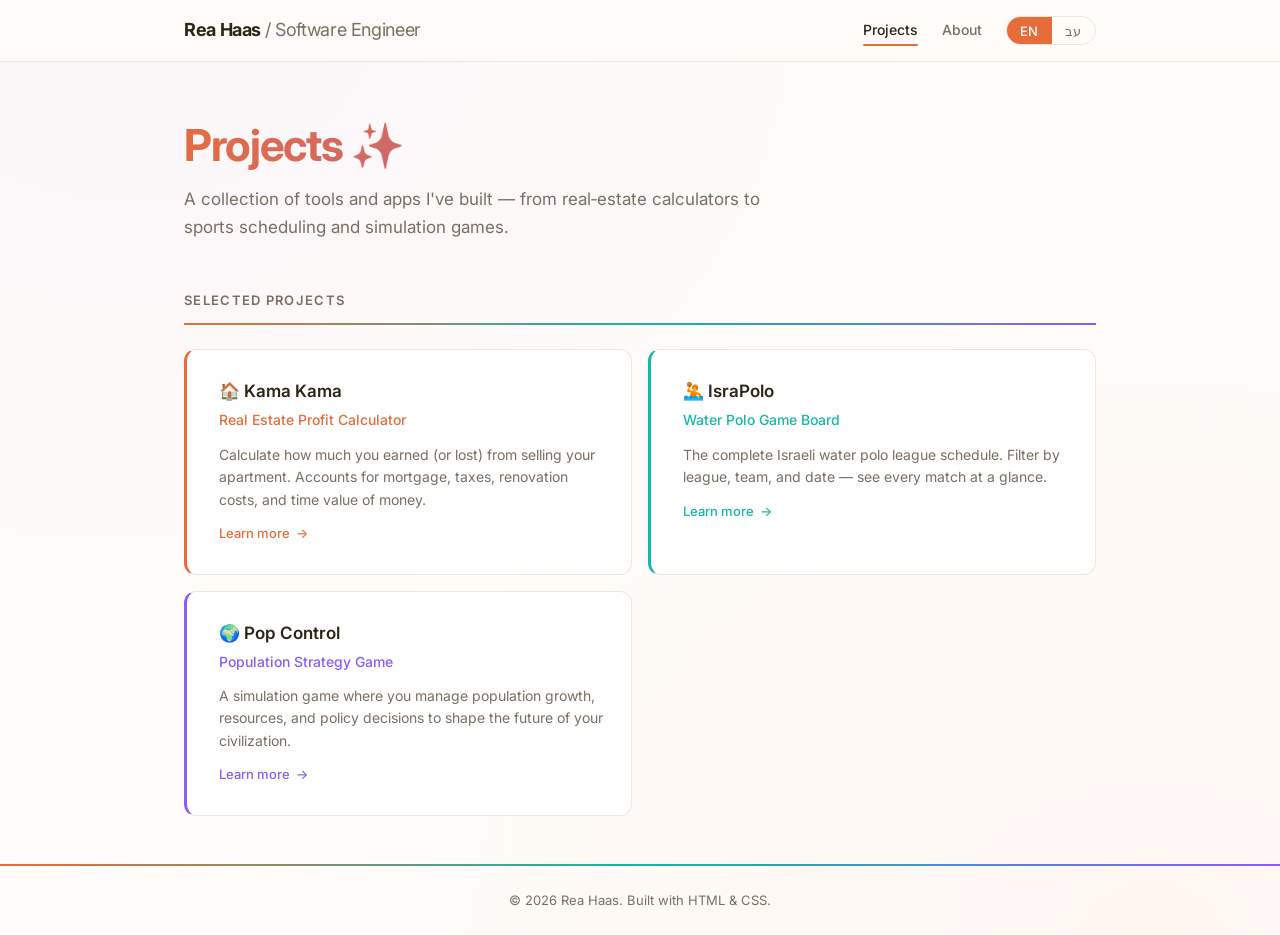
==== index.html @ 33c9db4f "feat: initial personal website with multi-page structure - Home page with project cards (Kama Kama, " ====
<!DOCTYPE html>
<html lang="en" dir="ltr" data-lang="en">
<head>
  <meta charset="UTF-8" />
  <meta name="viewport" content="width=device-width, initial-scale=1.0" />
  <title>Rea Haas — Software Engineer</title>
  <meta name="description" content="Rea Haas — Software Engineer. Projects and portfolio." />
  <link rel="preconnect" href="https://fonts.googleapis.com" />
  <link rel="preconnect" href="https://fonts.gstatic.com" crossorigin />
  <link href="https://fonts.googleapis.com/css2?family=Inter:wght@400;500;600;700&family=Rubik:wght@400;500;600;700&display=swap" rel="stylesheet" />
  <link rel="stylesheet" href="/style.css" />
</head>
<body data-page="projects">

  <!-- ===== Main ===== -->
  <main>

    <!-- Hero -->
    <section class="hero">
      <h1 lang="en">Projects ✨</h1>
      <h1 lang="he">פרויקטים ✨</h1>
      <p class="bio" lang="en">
        A collection of tools and apps I've built — from real‑estate calculators
        to sports scheduling and simulation games.
      </p>
      <p class="bio" lang="he">
        אוסף כלים ואפליקציות שבניתי — ממחשבוני נדל״ן,
        דרך לוחות זמנים לספורט ועד משחקי סימולציה.
      </p>
    </section>

    <!-- Projects -->
    <h2 class="section-title" lang="en">Selected Projects</h2>
    <h2 class="section-title" lang="he">פרויקטים נבחרים</h2>

    <div class="projects-grid">

      <!-- Project 1 -->
      <a class="project-card" href="/projects/kamakama/">
        <div class="project-name" lang="en">🏠 Kama Kama</div>
        <div class="project-name" lang="he">🏠 כמה כמה</div>
        <div class="project-subtitle" lang="en">Real Estate Profit Calculator</div>
        <div class="project-subtitle" lang="he">מחשבון רווחי נדל״ן</div>
        <p class="project-desc" lang="en">
          Calculate how much you earned (or lost) from selling your apartment.
          Accounts for mortgage, taxes, renovation costs, and time value of money.
        </p>
        <p class="project-desc" lang="he">
          חשבו כמה הרווחתם (או הפסדתם) ממכירת הדירה.
          כולל חישובי משכנתא, מיסים, עלויות שיפוץ וערך הזמן של הכסף.
        </p>
        <span class="project-link" lang="en">Learn more <span class="arrow">→</span></span>
        <span class="project-link" lang="he">למידע נוסף <span class="arrow">←</span></span>
      </a>

      <!-- Project 2 -->
      <a class="project-card" href="/projects/israpolo/">
        <div class="project-name" lang="en">🤽 IsraPolo</div>
        <div class="project-name" lang="he">🤽 ישראפולו</div>
        <div class="project-subtitle" lang="en">Water Polo Game Board</div>
        <div class="project-subtitle" lang="he">לוח משחקי כדורמים</div>
        <p class="project-desc" lang="en">
          The complete Israeli water polo league schedule. Filter by league,
          team, and date — see every match at a glance.
        </p>
        <p class="project-desc" lang="he">
          לוח הזמנים המלא של ליגת כדורמים בישראל.
          סינון לפי ליגה, קבוצה ותאריך — כל המשחקים במבט אחד.
        </p>
        <span class="project-link" lang="en">Learn more <span class="arrow">→</span></span>
        <span class="project-link" lang="he">למידע נוסף <span class="arrow">←</span></span>
      </a>

      <!-- Project 3 -->
      <a class="project-card" href="/projects/popcontrol/">
        <div class="project-name" lang="en">🌍 Pop Control</div>
        <div class="project-name" lang="he">🌍 פופ קונטרול</div>
        <div class="project-subtitle" lang="en">Population Strategy Game</div>
        <div class="project-subtitle" lang="he">משחק אסטרטגיית אוכלוסיה</div>
        <p class="project-desc" lang="en">
          A simulation game where you manage population growth, resources,
          and policy decisions to shape the future of your civilization.
        </p>
        <p class="project-desc" lang="he">
          משחק סימולציה בו אתם מנהלים גידול אוכלוסיה, משאבים
          והחלטות מדיניות כדי לעצב את עתיד הציוויליזציה שלכם.
        </p>
        <span class="project-link" lang="en">Learn more <span class="arrow">→</span></span>
        <span class="project-link" lang="he">למידע נוסף <span class="arrow">←</span></span>
      </a>

    </div>
  </main>

  <script src="/components.js"></script>

</body>
</html>
---- style.css ----
/* ===== Reset & Base ===== */
*,
*::before,
*::after {
  margin: 0;
  padding: 0;
  box-sizing: border-box;
}

:root {
  --color-bg: #fffcf9;
  --color-surface: #fef7f0;
  --color-border: #f0e6db;
  --color-text: #2d2418;
  --color-text-secondary: #7a6e62;
  --color-accent: #e86c3a;
  --color-accent-hover: #d45a2a;
  --color-purple: #8b5cf6;
  --color-teal: #14b8a6;
  --color-rose: #f43f5e;
  --color-amber: #f59e0b;
  --font-main: 'Inter', -apple-system, BlinkMacSystemFont, 'Segoe UI', Roboto, sans-serif;
  --font-mono: 'JetBrains Mono', 'Fira Code', monospace;
  --radius: 12px;
  --shadow-sm: 0 1px 3px rgba(45, 36, 24, 0.06);
  --shadow-md: 0 4px 16px rgba(45, 36, 24, 0.1);
  --shadow-lg: 0 8px 30px rgba(45, 36, 24, 0.12);
  --transition: 0.25s cubic-bezier(0.4, 0, 0.2, 1);
}

html {
  font-size: 16px;
  scroll-behavior: smooth;
}

body {
  font-family: var(--font-main);
  color: var(--color-text);
  background: var(--color-bg);
  background-image: radial-gradient(ellipse at 10% 0%, rgba(139, 92, 246, 0.04) 0%, transparent 50%),
                    radial-gradient(ellipse at 90% 100%, rgba(232, 108, 58, 0.04) 0%, transparent 50%);
  line-height: 1.6;
  min-height: 100vh;
  display: flex;
  flex-direction: column;
}

/* RTL support */
[dir="rtl"] body {
  font-family: 'Rubik', var(--font-main);
}

a {
  color: var(--color-accent);
  text-decoration: none;
  transition: color var(--transition);
}

a:hover {
  color: var(--color-accent-hover);
}

/* ===== Header / Nav ===== */
.site-header {
  border-bottom: 1px solid var(--color-border);
  background: rgba(255, 252, 249, 0.85);
  backdrop-filter: blur(12px);
  -webkit-backdrop-filter: blur(12px);
  position: sticky;
  top: 0;
  z-index: 100;
}

.header-inner {
  max-width: 960px;
  margin: 0 auto;
  padding: 1rem 1.5rem;
  display: flex;
  align-items: center;
  justify-content: space-between;
}

.site-logo {
  font-size: 1.125rem;
  font-weight: 700;
  color: var(--color-text);
  letter-spacing: -0.02em;
}

.site-logo:hover {
  color: var(--color-accent);
}

.site-logo span {
  color: var(--color-text-secondary);
  font-weight: 400;
}

nav {
  display: flex;
  align-items: center;
  gap: 1.5rem;
}

nav a {
  color: var(--color-text-secondary);
  font-size: 0.875rem;
  font-weight: 500;
  transition: color var(--transition);
}

nav a:hover,
nav a.active {
  color: var(--color-text);
}

nav a.active {
  position: relative;
}

nav a.active::after {
  content: '';
  position: absolute;
  left: 0;
  right: 0;
  bottom: -4px;
  height: 2px;
  background: var(--color-accent);
  border-radius: 1px;
}

/* ===== Language Toggle ===== */
.lang-toggle {
  display: inline-flex;
  border: 1px solid var(--color-border);
  border-radius: 99px;
  overflow: hidden;
  font-size: 0.8125rem;
}

.lang-toggle button {
  background: none;
  border: none;
  padding: 0.35rem 0.85rem;
  cursor: pointer;
  font-family: inherit;
  font-size: inherit;
  font-weight: 500;
  color: var(--color-text-secondary);
  transition: all var(--transition);
}

.lang-toggle button.active {
  background: var(--color-accent);
  color: #fff;
}

.lang-toggle button:not(.active):hover {
  background: var(--color-surface);
}

/* ===== Main Content ===== */
main {
  flex: 1;
  max-width: 960px;
  margin: 0 auto;
  padding: 3rem 1.5rem;
  width: 100%;
}

/* ===== Hero Section ===== */
.hero {
  margin-bottom: 3rem;
}

.hero h1 {
  font-size: 2rem;
  font-weight: 700;
  letter-spacing: -0.03em;
  margin-bottom: 0.25rem;
  background: linear-gradient(135deg, var(--color-accent), var(--color-purple));
  -webkit-background-clip: text;
  -webkit-text-fill-color: transparent;
  background-clip: text;
}

.hero .subtitle {
  font-size: 0.875rem;
  font-weight: 600;
  color: var(--color-accent);
  text-transform: uppercase;
  letter-spacing: 0.08em;
  margin-bottom: 1rem;
}

.hero .bio {
  font-size: 1.0625rem;
  color: var(--color-text-secondary);
  max-width: 600px;
  line-height: 1.7;
}

/* ===== Section Titles ===== */
.section-title {
  font-size: 0.8125rem;
  font-weight: 600;
  text-transform: uppercase;
  letter-spacing: 0.1em;
  color: var(--color-text-secondary);
  margin-bottom: 1.5rem;
  padding-bottom: 0.75rem;
  border-bottom: 2px solid transparent;
  border-image: linear-gradient(90deg, var(--color-accent), var(--color-teal), var(--color-purple)) 1;
}

/* ===== Project Cards ===== */
.projects-grid {
  display: grid;
  grid-template-columns: 1fr;
  gap: 1rem;
}

.project-card {
  display: block;
  padding: 1.5rem;
  padding-left: 1.75rem;
  border: 1px solid var(--color-border);
  border-left: 3px solid var(--color-border);
  border-radius: var(--radius);
  background: #fff;
  transition: all var(--transition);
  position: relative;
}

[dir="rtl"] .project-card {
  padding-left: 1.5rem;
  padding-right: 1.75rem;
  border-left: 1px solid var(--color-border);
  border-right: 3px solid var(--color-border);
}

.project-card:nth-child(1) { border-left-color: var(--color-accent); }
.project-card:nth-child(2) { border-left-color: var(--color-teal); }
.project-card:nth-child(3) { border-left-color: var(--color-purple); }

[dir="rtl"] .project-card:nth-child(1) { border-left-color: var(--color-border); border-right-color: var(--color-accent); }
[dir="rtl"] .project-card:nth-child(2) { border-left-color: var(--color-border); border-right-color: var(--color-teal); }
[dir="rtl"] .project-card:nth-child(3) { border-left-color: var(--color-border); border-right-color: var(--color-purple); }

.project-card:hover {
  box-shadow: var(--shadow-lg);
  transform: translateY(-4px);
}

.project-card:nth-child(1):hover { border-left-color: var(--color-accent); }
.project-card:nth-child(2):hover { border-left-color: var(--color-teal); }
.project-card:nth-child(3):hover { border-left-color: var(--color-purple); }

.project-card .project-name {
  font-size: 1.0625rem;
  font-weight: 600;
  color: var(--color-text);
  margin-bottom: 0.25rem;
}

.project-card .project-subtitle {
  font-size: 0.875rem;
  color: var(--color-accent);
  font-weight: 500;
  margin-bottom: 0.75rem;
}

.project-card:nth-child(1) .project-subtitle { color: var(--color-accent); }
.project-card:nth-child(2) .project-subtitle { color: var(--color-teal); }
.project-card:nth-child(3) .project-subtitle { color: var(--color-purple); }

.project-card .project-desc {
  font-size: 0.875rem;
  color: var(--color-text-secondary);
  line-height: 1.6;
}

.project-card .project-link {
  display: inline-flex;
  align-items: center;
  gap: 0.35rem;
  margin-top: 0.75rem;
  font-size: 0.8125rem;
  font-weight: 500;
  color: var(--color-accent);
}

.project-card:nth-child(1) .project-link { color: var(--color-accent); }
.project-card:nth-child(2) .project-link { color: var(--color-teal); }
.project-card:nth-child(3) .project-link { color: var(--color-purple); }

.project-card .project-link .arrow {
  display: inline-block;
  transition: transform var(--transition);
}

.project-card:hover .project-link .arrow {
  transform: translateX(5px);
  animation: bounce-right 0.4s ease;
}

[dir="rtl"] .project-card:hover .project-link .arrow {
  transform: translateX(-5px);
  animation: bounce-left 0.4s ease;
}

@keyframes bounce-right {
  0%, 100% { transform: translateX(5px); }
  50% { transform: translateX(8px); }
}

@keyframes bounce-left {
  0%, 100% { transform: translateX(-5px); }
  50% { transform: translateX(-8px); }
}

/* ===== About Page ===== */
.about-content {
  max-width: 640px;
}

.about-content p {
  font-size: 1.0625rem;
  line-height: 1.8;
  color: var(--color-text-secondary);
  margin-bottom: 1.25rem;
}

.about-content p:first-of-type {
  font-size: 1.1875rem;
  color: var(--color-text);
  font-weight: 500;
}

/* ===== Breadcrumb ===== */
.breadcrumb {
  font-size: 0.8125rem;
  color: var(--color-text-secondary);
  margin-bottom: 1.5rem;
}

.breadcrumb a {
  color: var(--color-text-secondary);
}

.breadcrumb a:hover {
  color: var(--color-accent);
}

.breadcrumb .sep {
  margin: 0 0.5rem;
  color: var(--color-border);
}

/* ===== Project Detail Page ===== */
.project-detail {
  max-width: 640px;
}

.project-detail > p {
  font-size: 1.0625rem;
  line-height: 1.8;
  color: var(--color-text-secondary);
  margin-bottom: 2rem;
}

.feature-list {
  list-style: none;
  padding: 0;
  margin-bottom: 2rem;
}

.feature-list li {
  position: relative;
  padding-left: 1.5rem;
  font-size: 0.9375rem;
  color: var(--color-text-secondary);
  line-height: 1.7;
  margin-bottom: 0.5rem;
}

[dir="rtl"] .feature-list li {
  padding-left: 0;
  padding-right: 1.5rem;
}

.feature-list li::before {
  content: '✓';
  position: absolute;
  left: 0;
  color: var(--color-teal);
  font-weight: 700;
}

[dir="rtl"] .feature-list li::before {
  left: auto;
  right: 0;
}

/* ===== CTA Button ===== */
.project-cta {
  margin-top: 2rem;
}

.btn {
  display: inline-flex;
  align-items: center;
  gap: 0.5rem;
  padding: 0.75rem 1.5rem;
  border-radius: var(--radius);
  font-family: inherit;
  font-size: 0.9375rem;
  font-weight: 600;
  text-decoration: none;
  transition: all var(--transition);
  cursor: pointer;
}

.btn-primary {
  background: var(--color-accent);
  color: #fff;
  border: none;
}

.btn-primary:hover {
  background: var(--color-accent-hover);
  color: #fff;
  transform: translateY(-2px);
  box-shadow: var(--shadow-md);
}

/* ===== Footer ===== */
.site-footer {
  border-top: 2px solid transparent;
  border-image: linear-gradient(90deg, var(--color-accent), var(--color-teal), var(--color-purple)) 1;
  padding: 1.5rem;
  text-align: center;
  font-size: 0.8125rem;
  color: var(--color-text-secondary);
}

/* ===== Responsive ===== */
@media (min-width: 640px) {
  .projects-grid {
    grid-template-columns: repeat(2, 1fr);
  }

  .hero h1 {
    font-size: 2.75rem;
  }

  .project-card {
    padding: 1.75rem;
    padding-left: 2rem;
  }

  [dir="rtl"] .project-card {
    padding-left: 1.75rem;
    padding-right: 2rem;
  }
}

@media (max-width: 480px) {
  .header-inner {
    flex-wrap: wrap;
    gap: 0.75rem;
  }

  nav {
    gap: 1rem;
  }

  main {
    padding: 2rem 1rem;
  }

  .hero h1 {
    font-size: 1.75rem;
  }
}

/* ===== Language visibility helpers ===== */
[data-lang="en"] [lang="he"],
[data-lang="he"] [lang="en"] {
  display: none;
}
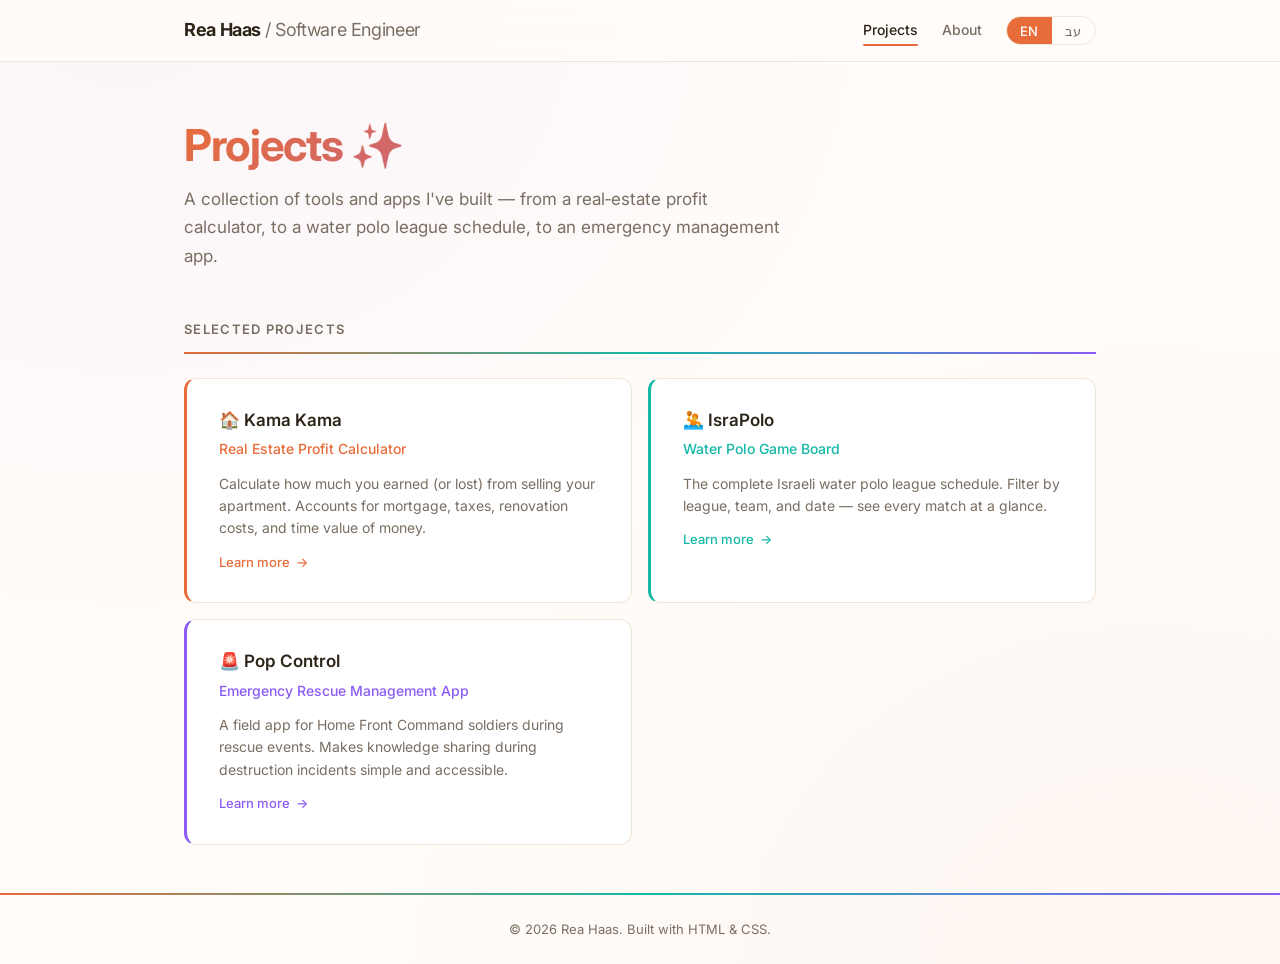
==== commit 1f689e19: "content: update all Hebrew texts and fix Pop Control description - Fix Kama Kama: מחשבון רווחים מעסק" ====
--- a/index.html
+++ b/index.html
@@ -20,12 +20,12 @@
       <h1 lang="en">Projects ✨</h1>
       <h1 lang="he">פרויקטים ✨</h1>
       <p class="bio" lang="en">
-        A collection of tools and apps I've built — from real‑estate calculators
-        to sports scheduling and simulation games.
+        A collection of tools and apps I've built — from a real‑estate profit calculator,
+        to a water polo league schedule, to an emergency management app.
       </p>
       <p class="bio" lang="he">
-        אוסף כלים ואפליקציות שבניתי — ממחשבוני נדל״ן,
-        דרך לוחות זמנים לספורט ועד משחקי סימולציה.
+        אוסף כלים ואפליקציות שבניתי — ממחשבון נדל״ן לחישוב רווחים,
+        דרך הנגשת לוחות זמנים של כדורמים, ועד כלי ניהול אירועי חירום.
       </p>
     </section>
 
@@ -40,13 +40,13 @@
         <div class="project-name" lang="en">🏠 Kama Kama</div>
         <div class="project-name" lang="he">🏠 כמה כמה</div>
         <div class="project-subtitle" lang="en">Real Estate Profit Calculator</div>
-        <div class="project-subtitle" lang="he">מחשבון רווחי נדל״ן</div>
+        <div class="project-subtitle" lang="he">מחשבון רווחים מעסקאות נדל״ן</div>
         <p class="project-desc" lang="en">
           Calculate how much you earned (or lost) from selling your apartment.
           Accounts for mortgage, taxes, renovation costs, and time value of money.
         </p>
         <p class="project-desc" lang="he">
-          חשבו כמה הרווחתם (או הפסדתם) ממכירת הדירה.
+          חשבו כמה הרווחתם (או הפסדתם) מעסקת נדל״ן.
           כולל חישובי משכנתא, מיסים, עלויות שיפוץ וערך הזמן של הכסף.
         </p>
         <span class="project-link" lang="en">Learn more <span class="arrow">→</span></span>
@@ -58,13 +58,13 @@
         <div class="project-name" lang="en">🤽 IsraPolo</div>
         <div class="project-name" lang="he">🤽 ישראפולו</div>
         <div class="project-subtitle" lang="en">Water Polo Game Board</div>
-        <div class="project-subtitle" lang="he">לוח משחקי כדורמים</div>
+        <div class="project-subtitle" lang="he">הנגשת לוח משחקי הכדורמים הישראלי</div>
         <p class="project-desc" lang="en">
           The complete Israeli water polo league schedule. Filter by league,
           team, and date — see every match at a glance.
         </p>
         <p class="project-desc" lang="he">
-          לוח הזמנים המלא של ליגת כדורמים בישראל.
+          כל משחקי ליגת הכדורמים הישראלית במקום אחד.
           סינון לפי ליגה, קבוצה ותאריך — כל המשחקים במבט אחד.
         </p>
         <span class="project-link" lang="en">Learn more <span class="arrow">→</span></span>
@@ -73,17 +73,17 @@
 
       <!-- Project 3 -->
       <a class="project-card" href="/projects/popcontrol/">
-        <div class="project-name" lang="en">🌍 Pop Control</div>
-        <div class="project-name" lang="he">🌍 פופ קונטרול</div>
-        <div class="project-subtitle" lang="en">Population Strategy Game</div>
-        <div class="project-subtitle" lang="he">משחק אסטרטגיית אוכלוסיה</div>
+        <div class="project-name" lang="en">🚨 Pop Control</div>
+        <div class="project-name" lang="he">🚨 פופ קונטרול</div>
+        <div class="project-subtitle" lang="en">Emergency Rescue Management App</div>
+        <div class="project-subtitle" lang="he">אפליקציה לניהול אירועי חילוץ</div>
         <p class="project-desc" lang="en">
-          A simulation game where you manage population growth, resources,
-          and policy decisions to shape the future of your civilization.
+          A field app for Home Front Command soldiers during rescue events.
+          Makes knowledge sharing during destruction incidents simple and accessible.
         </p>
         <p class="project-desc" lang="he">
-          משחק סימולציה בו אתם מנהלים גידול אוכלוסיה, משאבים
-          והחלטות מדיניות כדי לעצב את עתיד הציוויליזציה שלכם.
+          אפליקציה שטח לחיילי פיקוד העורף בזמן אירועי חילוץ.
+          הופכת את העברת הידע בזמן אירועי הרס לנוחה ופשוטה.
         </p>
         <span class="project-link" lang="en">Learn more <span class="arrow">→</span></span>
         <span class="project-link" lang="he">למידע נוסף <span class="arrow">←</span></span>
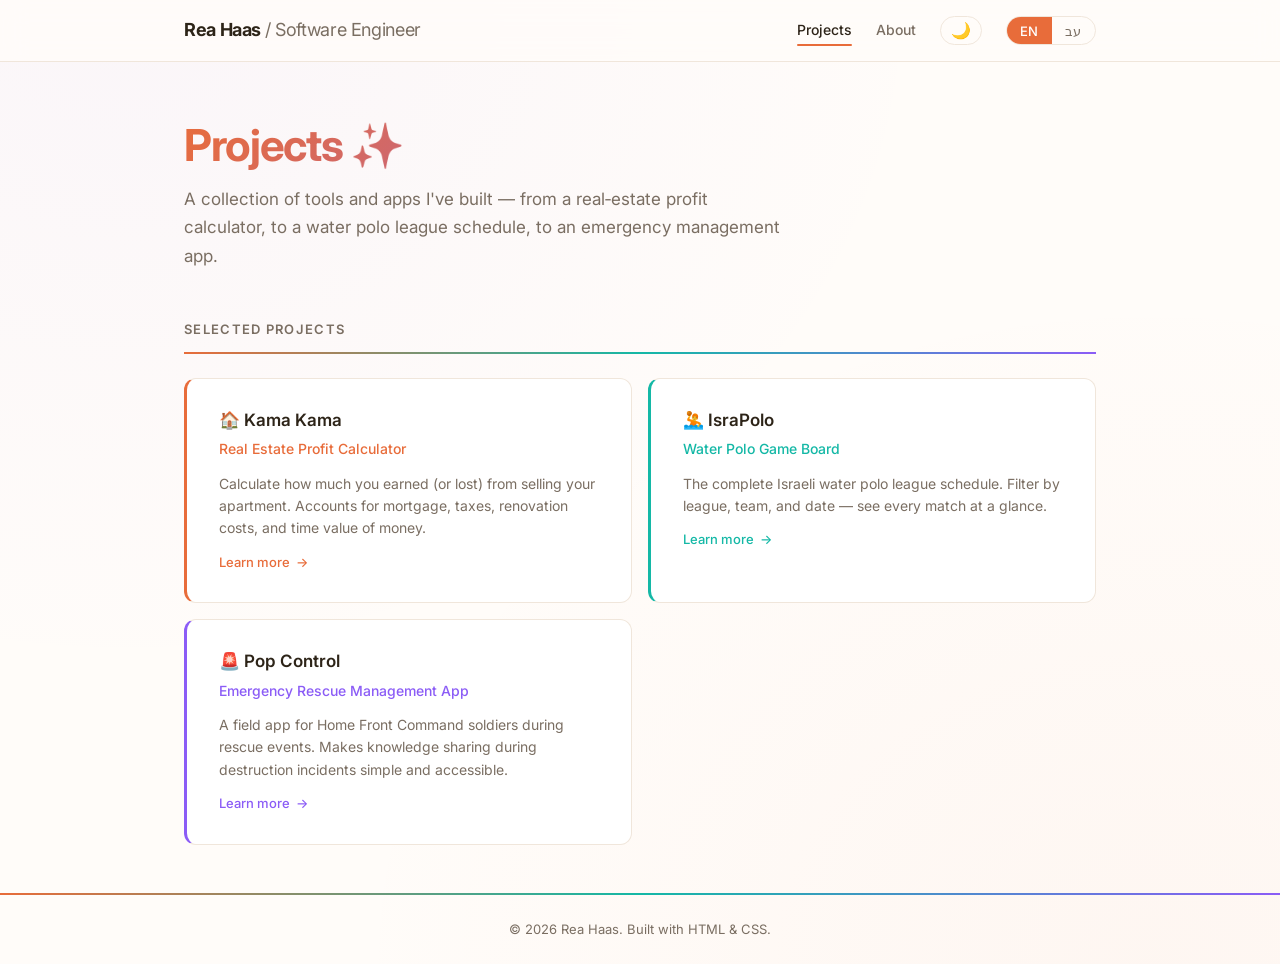
==== commit 3620600e: "Add profile photo, GitHub link, OG tags, dark mode, and analytics" ====
--- a/index.html
+++ b/index.html
@@ -5,9 +5,16 @@
   <meta name="viewport" content="width=device-width, initial-scale=1.0" />
   <title>Rea Haas — Software Engineer</title>
   <meta name="description" content="Rea Haas — Software Engineer. Projects and portfolio." />
+  <meta property="og:title" content="Rea Haas — Software Engineer" />
+  <meta property="og:description" content="Projects and portfolio — real-estate calculator, water polo schedule, emergency management app." />
+  <meta property="og:image" content="https://reahaas.com/profile.jpg" />
+  <meta property="og:url" content="https://reahaas.com/" />
+  <meta property="og:type" content="website" />
+  <meta name="twitter:card" content="summary_large_image" />
   <link rel="preconnect" href="https://fonts.googleapis.com" />
   <link rel="preconnect" href="https://fonts.gstatic.com" crossorigin />
   <link href="https://fonts.googleapis.com/css2?family=Inter:wght@400;500;600;700&family=Rubik:wght@400;500;600;700&display=swap" rel="stylesheet" />
+  <link rel="icon" href="/favicon.ico" type="image/x-icon" />
   <link rel="stylesheet" href="/style.css" />
 </head>
 <body data-page="projects">
--- a/style.css
+++ b/style.css
@@ -28,6 +28,34 @@
   --transition: 0.25s cubic-bezier(0.4, 0, 0.2, 1);
 }
 
+/* ===== Dark Mode ===== */
+[data-theme="dark"] {
+  --color-bg: #1a1a2e;
+  --color-surface: #16213e;
+  --color-border: #2a2a4a;
+  --color-text: #e8e6e3;
+  --color-text-secondary: #a09b94;
+  --color-accent: #f0825c;
+  --color-accent-hover: #f59a7a;
+  --shadow-sm: 0 1px 3px rgba(0, 0, 0, 0.2);
+  --shadow-md: 0 4px 16px rgba(0, 0, 0, 0.3);
+  --shadow-lg: 0 8px 30px rgba(0, 0, 0, 0.35);
+}
+
+[data-theme="dark"] body {
+  background-image: radial-gradient(ellipse at 10% 0%, rgba(139, 92, 246, 0.08) 0%, transparent 50%),
+                    radial-gradient(ellipse at 90% 100%, rgba(232, 108, 58, 0.06) 0%, transparent 50%);
+}
+
+[data-theme="dark"] .site-header {
+  background: rgba(26, 26, 46, 0.85);
+}
+
+[data-theme="dark"] .project-card,
+[data-theme="dark"] .about-links a {
+  background: var(--color-surface);
+}
+
 html {
   font-size: 16px;
   scroll-behavior: smooth;
@@ -335,6 +363,34 @@
   font-size: 1.1875rem;
   color: var(--color-text);
   font-weight: 500;
+}
+
+.about-links {
+  display: flex;
+  flex-wrap: wrap;
+  gap: 1rem;
+  margin-top: 1.5rem;
+}
+
+.about-links a {
+  display: inline-flex;
+  align-items: center;
+  gap: 0.5rem;
+  padding: 0.6rem 1.25rem;
+  border: 1px solid var(--color-border);
+  border-radius: 99px;
+  font-size: 0.875rem;
+  font-weight: 500;
+  color: var(--color-text-secondary);
+  background: #fff;
+  transition: all var(--transition);
+}
+
+.about-links a:hover {
+  color: var(--color-accent);
+  border-color: var(--color-accent);
+  box-shadow: var(--shadow-sm);
+  transform: translateY(-2px);
 }
 
 /* ===== Breadcrumb ===== */
@@ -484,6 +540,54 @@
   }
 }
 
+/* ===== Profile Photo ===== */
+.about-hero {
+  display: flex;
+  align-items: center;
+  gap: 2rem;
+}
+
+.profile-photo {
+  width: 120px;
+  height: 120px;
+  border-radius: 50%;
+  object-fit: cover;
+  object-position: center top;
+  border: 3px solid var(--color-border);
+  box-shadow: var(--shadow-md);
+  flex-shrink: 0;
+}
+
+@media (max-width: 480px) {
+  .about-hero {
+    flex-direction: column;
+    text-align: center;
+  }
+
+  .profile-photo {
+    width: 100px;
+    height: 100px;
+  }
+}
+
+/* ===== Dark Mode Toggle ===== */
+.theme-toggle {
+  background: none;
+  border: 1px solid var(--color-border);
+  border-radius: 99px;
+  padding: 0.35rem 0.6rem;
+  cursor: pointer;
+  font-size: 1rem;
+  line-height: 1;
+  transition: all var(--transition);
+  color: var(--color-text-secondary);
+}
+
+.theme-toggle:hover {
+  border-color: var(--color-accent);
+  background: var(--color-surface);
+}
+
 /* ===== Language visibility helpers ===== */
 [data-lang="en"] [lang="he"],
 [data-lang="he"] [lang="en"] {
